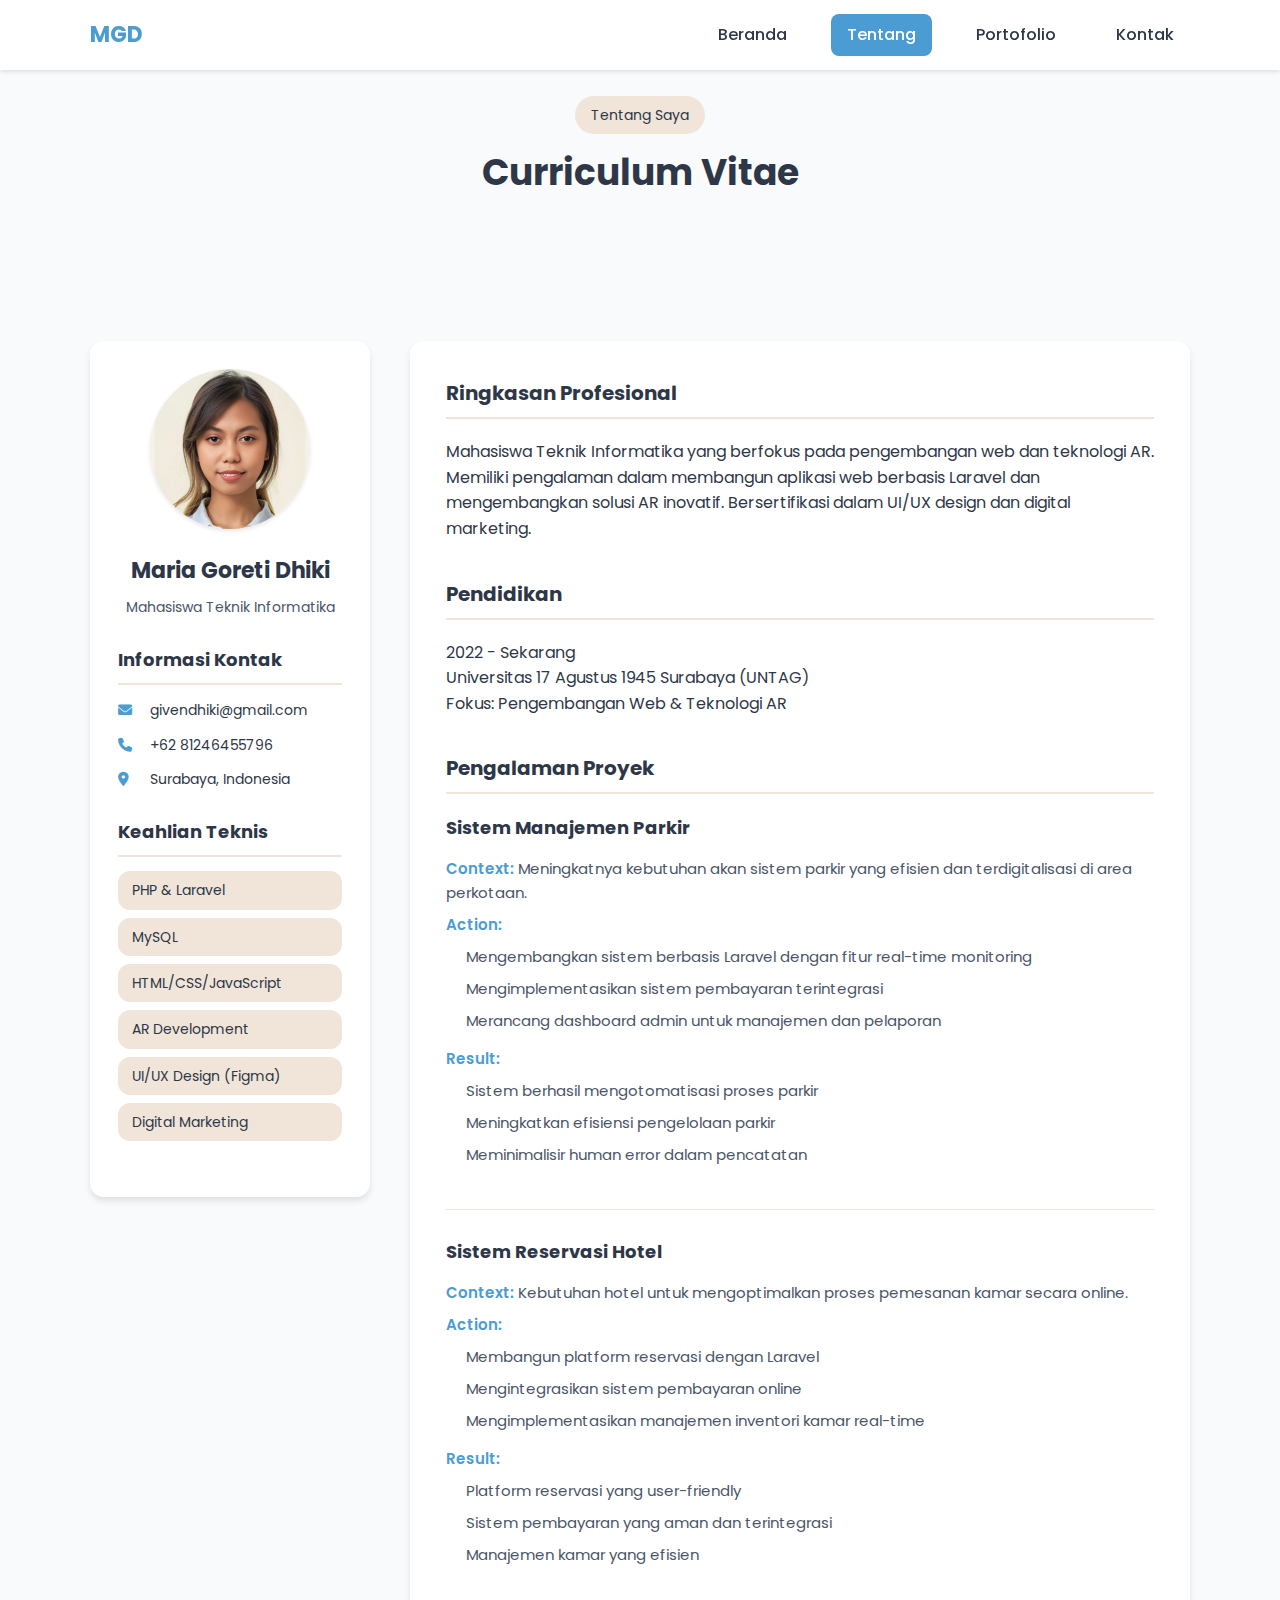
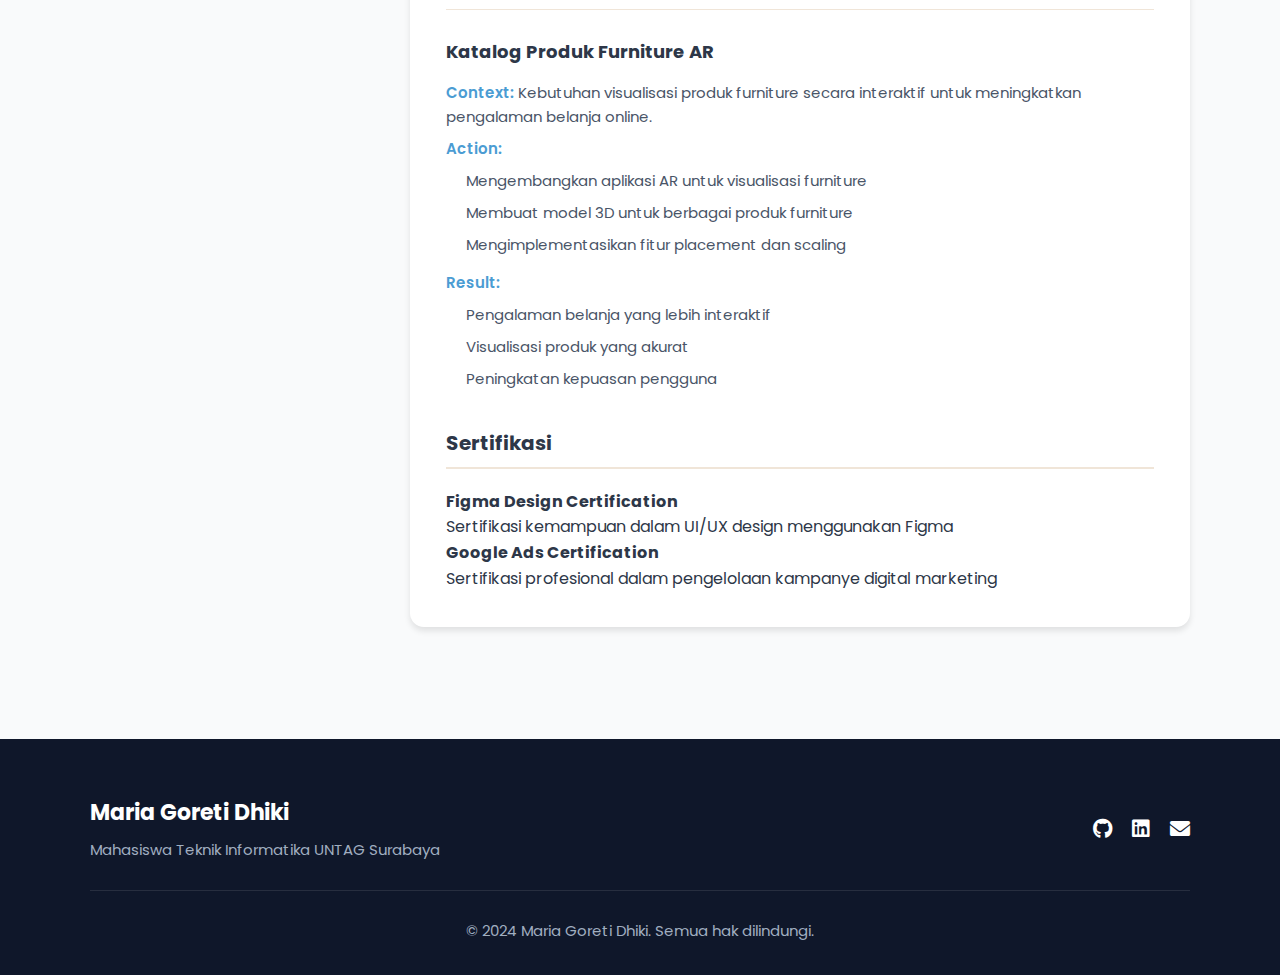
==== about.html @ b485cf66 "Initial commit" ====
<!DOCTYPE html>
<html lang="id">
<head>
    <meta charset="UTF-8">
    <meta name="viewport" content="width=device-width, initial-scale=1.0">
    <title>Tentang Saya | Maria Goreti Dhiki</title>
    <link rel="preconnect" href="https://fonts.googleapis.com">
    <link rel="preconnect" href="https://fonts.gstatic.com" crossorigin>
    <link href="https://fonts.googleapis.com/css2?family=Playfair+Display:wght@400;500;600;700&family=Poppins:wght@300;400;500;600;700&display=swap" rel="stylesheet">
    <link rel="stylesheet" href="https://cdnjs.cloudflare.com/ajax/libs/font-awesome/6.0.0-beta3/css/all.min.css">
    <link rel="stylesheet" href="styles/about.css">
</head>
<body>
    <nav class="navbar">
        <div class="container">
            <a href="index.html" class="logo">MGD</a>
            <div class="nav-links">
                <a href="index.html">Beranda</a>
                <a href="about.html" class="active">Tentang</a>
                <a href="portfolio.html">Portofolio</a>
                <a href="contact.html">Kontak</a>
            </div>
            <button class="mobile-menu-btn" aria-label="Toggle menu">
                <i class="fas fa-bars"></i>
            </button>
        </div>
    </nav>

    <section class="about-hero">
        <div class="container">
            <div class="section-header">
                <span class="section-badge">Tentang Saya</span>
                <h1>Curriculum Vitae</h1>
            </div>
        </div>
    </section>

    <section class="cv-section">
        <div class="container">
            <div class="cv-grid">
                <div class="cv-sidebar">
                    <div class="profile-section">
                        <img src="img/profile.jpg" alt="Maria Goreti Dhiki" class="cv-profile-img">
                        <h2>Maria Goreti Dhiki</h2>
                        <p class="designation">Mahasiswa Teknik Informatika</p>
                    </div>

                    <div class="contact-info">
                        <h3>Informasi Kontak</h3>
                        <ul>
                            <li><i class="fas fa-envelope"></i> givendhiki@gmail.com</li>
                            <li><i class="fas fa-phone"></i> +62 81246455796</li>
                            <li><i class="fas fa-map-marker-alt"></i> Surabaya, Indonesia</li>
                        </ul>
                    </div>

                    <div class="skills-section">
                        <h3>Keahlian Teknis</h3>
                        <ul>
                            <li>PHP & Laravel</li>
                            <li>MySQL</li>
                            <li>HTML/CSS/JavaScript</li>
                            <li>AR Development</li>
                            <li>UI/UX Design (Figma)</li>
                            <li>Digital Marketing</li>
                        </ul>
                    </div>
                </div>

                <div class="cv-main">
                    <div class="cv-section">
                        <h3>Ringkasan Profesional</h3>
                        <p>Mahasiswa Teknik Informatika yang berfokus pada pengembangan web dan teknologi AR. Memiliki pengalaman dalam membangun aplikasi web berbasis Laravel dan mengembangkan solusi AR inovatif. Bersertifikasi dalam UI/UX design dan digital marketing.</p>
                    </div>

                    <div class="cv-section">
                        <h3>Pendidikan</h3>
                        <div class="timeline-item">
                            <div class="timeline-date">2022 - Sekarang</div>
                            <div class="timeline-content">
                                <p>Universitas 17 Agustus 1945 Surabaya (UNTAG)</p>
                                <p>Fokus: Pengembangan Web & Teknologi AR</p>
                            </div>
                        </div>
                    </div>

                    <div class="cv-section">
                        <h3>Pengalaman Proyek</h3>
                        
                        <div class="project-experience">
                            <h4>Sistem Manajemen Parkir</h4>
                            <ul>
                                <li><strong>Context:</strong> Meningkatnya kebutuhan akan sistem parkir yang efisien dan terdigitalisasi di area perkotaan.</li>
                                <li><strong>Action:</strong> 
                                    <ul>
                                        <li>Mengembangkan sistem berbasis Laravel dengan fitur real-time monitoring</li>
                                        <li>Mengimplementasikan sistem pembayaran terintegrasi</li>
                                        <li>Merancang dashboard admin untuk manajemen dan pelaporan</li>
                                    </ul>
                                </li>
                                <li><strong>Result:</strong> 
                                    <ul>
                                        <li>Sistem berhasil mengotomatisasi proses parkir</li>
                                        <li>Meningkatkan efisiensi pengelolaan parkir</li>
                                        <li>Meminimalisir human error dalam pencatatan</li>
                                    </ul>
                                </li>
                            </ul>
                        </div>

                        <div class="project-experience">
                            <h4>Sistem Reservasi Hotel</h4>
                            <ul>
                                <li><strong>Context:</strong> Kebutuhan hotel untuk mengoptimalkan proses pemesanan kamar secara online.</li>
                                <li><strong>Action:</strong>
                                    <ul>
                                        <li>Membangun platform reservasi dengan Laravel</li>
                                        <li>Mengintegrasikan sistem pembayaran online</li>
                                        <li>Mengimplementasikan manajemen inventori kamar real-time</li>
                                    </ul>
                                </li>
                                <li><strong>Result:</strong>
                                    <ul>
                                        <li>Platform reservasi yang user-friendly</li>
                                        <li>Sistem pembayaran yang aman dan terintegrasi</li>
                                        <li>Manajemen kamar yang efisien</li>
                                    </ul>
                                </li>
                            </ul>
                        </div>

                        <div class="project-experience">
                            <h4>Katalog Produk Furniture AR</h4>
                            <ul>
                                <li><strong>Context:</strong> Kebutuhan visualisasi produk furniture secara interaktif untuk meningkatkan pengalaman belanja online.</li>
                                <li><strong>Action:</strong>
                                    <ul>
                                        <li>Mengembangkan aplikasi AR untuk visualisasi furniture</li>
                                        <li>Membuat model 3D untuk berbagai produk furniture</li>
                                        <li>Mengimplementasikan fitur placement dan scaling</li>
                                    </ul>
                                </li>
                                <li><strong>Result:</strong>
                                    <ul>
                                        <li>Pengalaman belanja yang lebih interaktif</li>
                                        <li>Visualisasi produk yang akurat</li>
                                        <li>Peningkatan kepuasan pengguna</li>
                                    </ul>
                                </li>
                            </ul>
                        </div>
                    </div>

                    <div class="cv-section">
                        <h3>Sertifikasi</h3>
                        <div class="certification-item">
                            <h4>Figma Design Certification</h4>
                            <p>Sertifikasi kemampuan dalam UI/UX design menggunakan Figma</p>
                        </div>
                        <div class="certification-item">
                            <h4>Google Ads Certification</h4>
                            <p>Sertifikasi profesional dalam pengelolaan kampanye digital marketing</p>
                        </div>
                    </div>
                </div>
            </div>
        </div>
    </section>

    <footer class="footer">
        <div class="container">
            <div class="footer-content">
                <div class="footer-brand">
                    <h3>Maria Goreti Dhiki</h3>
                    <p>Mahasiswa Teknik Informatika UNTAG Surabaya</p>
                </div>
                <div class="footer-social">
                    <a href="#" class="social-link" title="GitHub">
                        <i class="fab fa-github"></i>
                    </a>
                    <a href="#" class="social-link" title="LinkedIn">
                        <i class="fab fa-linkedin"></i>
                    </a>
                    <a href="#" class="social-link" title="Email">
                        <i class="fas fa-envelope"></i>
                    </a>
                </div>
            </div>
            <div class="footer-bottom">
                <p>&copy; 2024 Maria Goreti Dhiki. Semua hak dilindungi.</p>
            </div>
        </div>
    </footer>

    <script src="js/script.js"></script>
</body>
</html>
---- styles/about.css ----
/* Base styles inheritance */
:root {
    --primary-color: #4B9CD3;
    --primary-dark: #2C6B94;
    --secondary-color: #F0E5D8;
    --accent-color: #F4A261;
    --background-light: #F9FAFB;
    --background-dark: #0F172A;
    --text-primary: #2D3748;
    --text-secondary: #4A5568;
    --text-light: #A0AEC0;
    --shadow-sm: 0 2px 4px rgba(0, 0, 0, 0.1);
    --shadow-md: 0 4px 6px rgba(0, 0, 0, 0.1);
    --shadow-lg: 0 8px 12px rgba(0, 0, 0, 0.1);
}

/* Reset and Base Styles */
* {
    margin: 0;
    padding: 0;
    box-sizing: border-box;
}

body {
    font-family: 'Poppins', sans-serif;
    line-height: 1.6;
    color: var(--text-primary);
    background-color: var(--background-light);
}

.container {
    max-width: 1140px;
    margin: 0 auto;
    padding: 0 1.25rem;
}

/* Navigation Bar */
.navbar {
    background: rgba(255, 255, 255, 0.95);
    backdrop-filter: blur(8px);
    box-shadow: var(--shadow-sm);
    position: fixed;
    width: 100%;
    top: 0;
    z-index: 1000;
    padding: 0.875rem 0;
}

.navbar .container {
    display: flex;
    justify-content: space-between;
    align-items: center;
}

.logo {
    font-size: 1.375rem;
    font-weight: 700;
    color: var(--primary-color);
    text-decoration: none;
    transition: all 0.3s ease;
}

.logo:hover {
    color: var(--primary-dark);
}

.nav-links {
    display: flex;
    gap: 1.75rem;
}

.nav-links a {
    color: var(--text-primary);
    text-decoration: none;
    font-weight: 500;
    padding: 0.5rem 1rem;
    border-radius: 0.5rem;
    transition: all 0.3s ease;
}

.nav-links a:hover,
.nav-links a.active {
    background: var(--primary-color);
    color: white;
}

/* About Hero Section */
.about-hero {
    padding: 6rem 0 3rem;
    background: var(--background-light);
    text-align: center;
}

.section-header {
    margin-bottom: 2.5rem;
}

.section-badge {
    display: inline-block;
    padding: 0.5rem 1rem;
    background: var(--secondary-color);
    color: var(--text-primary);
    border-radius: 2rem;
    font-size: 0.875rem;
    margin-bottom: 1rem;
}

.section-header h1 {
    font-size: 2.25rem;
    color: var(--text-primary);
    font-weight: 700;
    line-height: 1.3;
}

/* CV Section */
.cv-section {
    padding: 3.5rem 0;
}

.cv-grid {
    display: grid;
    grid-template-columns: 280px 1fr;
    gap: 2.5rem;
}

/* Sidebar Styles */
.cv-sidebar {
    background: white;
    border-radius: 0.875rem;
    padding: 1.75rem;
    box-shadow: var(--shadow-md);
    height: fit-content;
}

.profile-section {
    text-align: center;
    margin-bottom: 1.75rem;
}

.cv-profile-img {
    width: 160px;
    height: 160px;
    border-radius: 50%;
    margin-bottom: 1rem;
    object-fit: cover;
    box-shadow: var(--shadow-sm);
}

.profile-section h2 {
    font-size: 1.375rem;
    margin-bottom: 0.5rem;
}

.designation {
    color: var(--text-secondary);
    font-size: 0.875rem;
}

/* Contact Info and Skills */
.contact-info,
.skills-section {
    margin-bottom: 1.75rem;
}

.contact-info h3,
.skills-section h3 {
    font-size: 1.125rem;
    margin-bottom: 0.875rem;
    padding-bottom: 0.5rem;
    border-bottom: 2px solid var(--secondary-color);
}

.contact-info ul,
.skills-section ul {
    list-style: none;
}

.contact-info li {
    display: flex;
    align-items: center;
    margin-bottom: 0.75rem;
    font-size: 0.875rem;
}

.contact-info i {
    width: 20px;
    margin-right: 0.75rem;
    color: var(--primary-color);
}

.skills-section li {
    background: var(--secondary-color);
    padding: 0.5rem 0.875rem;
    border-radius: 0.75rem;
    margin-bottom: 0.5rem;
    font-size: 0.875rem;
}

/* Main Content */
.cv-main {
    background: white;
    border-radius: 0.875rem;
    padding: 2.25rem;
    box-shadow: var(--shadow-md);
}

.cv-main .cv-section {
    padding: 0;
    margin-bottom: 2.25rem;
}

.cv-main .cv-section:last-child {
    margin-bottom: 0;
}

.cv-main h3 {
    font-size: 1.25rem;
    margin-bottom: 1.25rem;
    padding-bottom: 0.5rem;
    border-bottom: 2px solid var(--secondary-color);
}

/* Project Experience */
.project-experience {
    margin-bottom: 1.75rem;
    padding-bottom: 1.75rem;
    border-bottom: 1px solid var(--secondary-color);
}

.project-experience:last-child {
    border-bottom: none;
    padding-bottom: 0;
    margin-bottom: 0;
}

.project-experience h4 {
    color: var(--text-primary);
    margin-bottom: 0.875rem;
    font-size: 1.125rem;
}

.project-experience ul {
    list-style: none;
    margin-bottom: 0.875rem;
}

.project-experience ul ul {
    margin-left: 1.25rem;
    margin-top: 0.5rem;
}

.project-experience li {
    margin-bottom: 0.5rem;
    color: var(--text-secondary);
    font-size: 0.9375rem;
}

.project-experience strong {
    color: var(--primary-color);
    font-weight: 600;
}

/* Footer */
.footer {
    background: var(--background-dark);
    color: white;
    padding: 3.5rem 0 2rem;
    margin-top: 3.5rem;
}

.footer-content {
    display: flex;
    justify-content: space-between;
    align-items: center;
    margin-bottom: 1.75rem;
}

.footer-brand h3 {
    font-size: 1.375rem;
    margin-bottom: 0.5rem;
}

.footer-brand p {
    color: var(--text-light);
    font-size: 0.9375rem;
}

.footer-social {
    display: flex;
    gap: 1.25rem;
}

.social-link {
    color: white;
    font-size: 1.25rem;
    transition: all 0.3s ease;
}

.social-link:hover {
    color: var(--primary-color);
}

.footer-bottom {
    text-align: center;
    padding-top: 1.75rem;
    border-top: 1px solid rgba(255, 255, 255, 0.1);
    color: var(--text-light);
    font-size: 0.9375rem;
}

/* Mobile Menu */
.mobile-menu-btn {
    display: none;
    background: none;
    border: none;
    color: var(--text-primary);
    font-size: 1.5rem;
    cursor: pointer;
}

/* Responsive Design */
@media (max-width: 1024px) {
    .container {
        max-width: 960px;
    }
    
    .cv-grid {
        grid-template-columns: 260px 1fr;
        gap: 2rem;
    }
}

@media (max-width: 968px) {
    .container {
        max-width: 720px;
    }
    
    .cv-grid {
        grid-template-columns: 1fr;
    }
    
    .cv-sidebar {
        max-width: 480px;
        margin: 0 auto;
    }

    .footer-content {
        flex-direction: column;
        text-align: center;
        gap: 1.25rem;
    }
}

@media (max-width: 768px) {
    .container {
        max-width: 540px;
    }
    
    .nav-links {
        display: none;
    }

    .mobile-menu-btn {
        display: block;
    }

    .section-header h1 {
        font-size: 2rem;
    }

    .cv-main,
    .cv-sidebar {
        padding: 1.5rem;
    }

    .cv-section {
        padding: 2.5rem 0;
    }
}

@media (max-width: 480px) {
    .container {
        padding: 0 1rem;
    }

    .about-hero {
        padding: 5rem 0 2.5rem;
    }

    .section-header h1 {
        font-size: 1.75rem;
    }

    .cv-section {
        padding: 2rem 0;
    }

    .cv-profile-img {
        width: 140px;
        height: 140px;
    }

    .cv-main,
    .cv-sidebar {
        padding: 1.25rem;
    }

    .project-experience h4 {
        font-size: 1rem;
    }

    .footer {
        padding: 2.5rem 0 1.5rem;
        margin-top: 2.5rem;
    }

    .footer-social {
        gap: 1rem;
    }
}

/* Accessibility Improvements */
.btn:focus,
.nav-links a:focus,
.social-link:focus {
    outline: 2px solid var(--primary-color);
    outline-offset: 2px;
}

/* Print Styles */
@media print {
    .navbar,
    .footer {
        display: none;
    }

    .container {
        max-width: none;
        padding: 0;
    }

    .cv-grid {
        grid-template-columns: 1fr;
        gap: 1.5rem;
    }

    .cv-main,
    .cv-sidebar {
        box-shadow: none;
    }
}
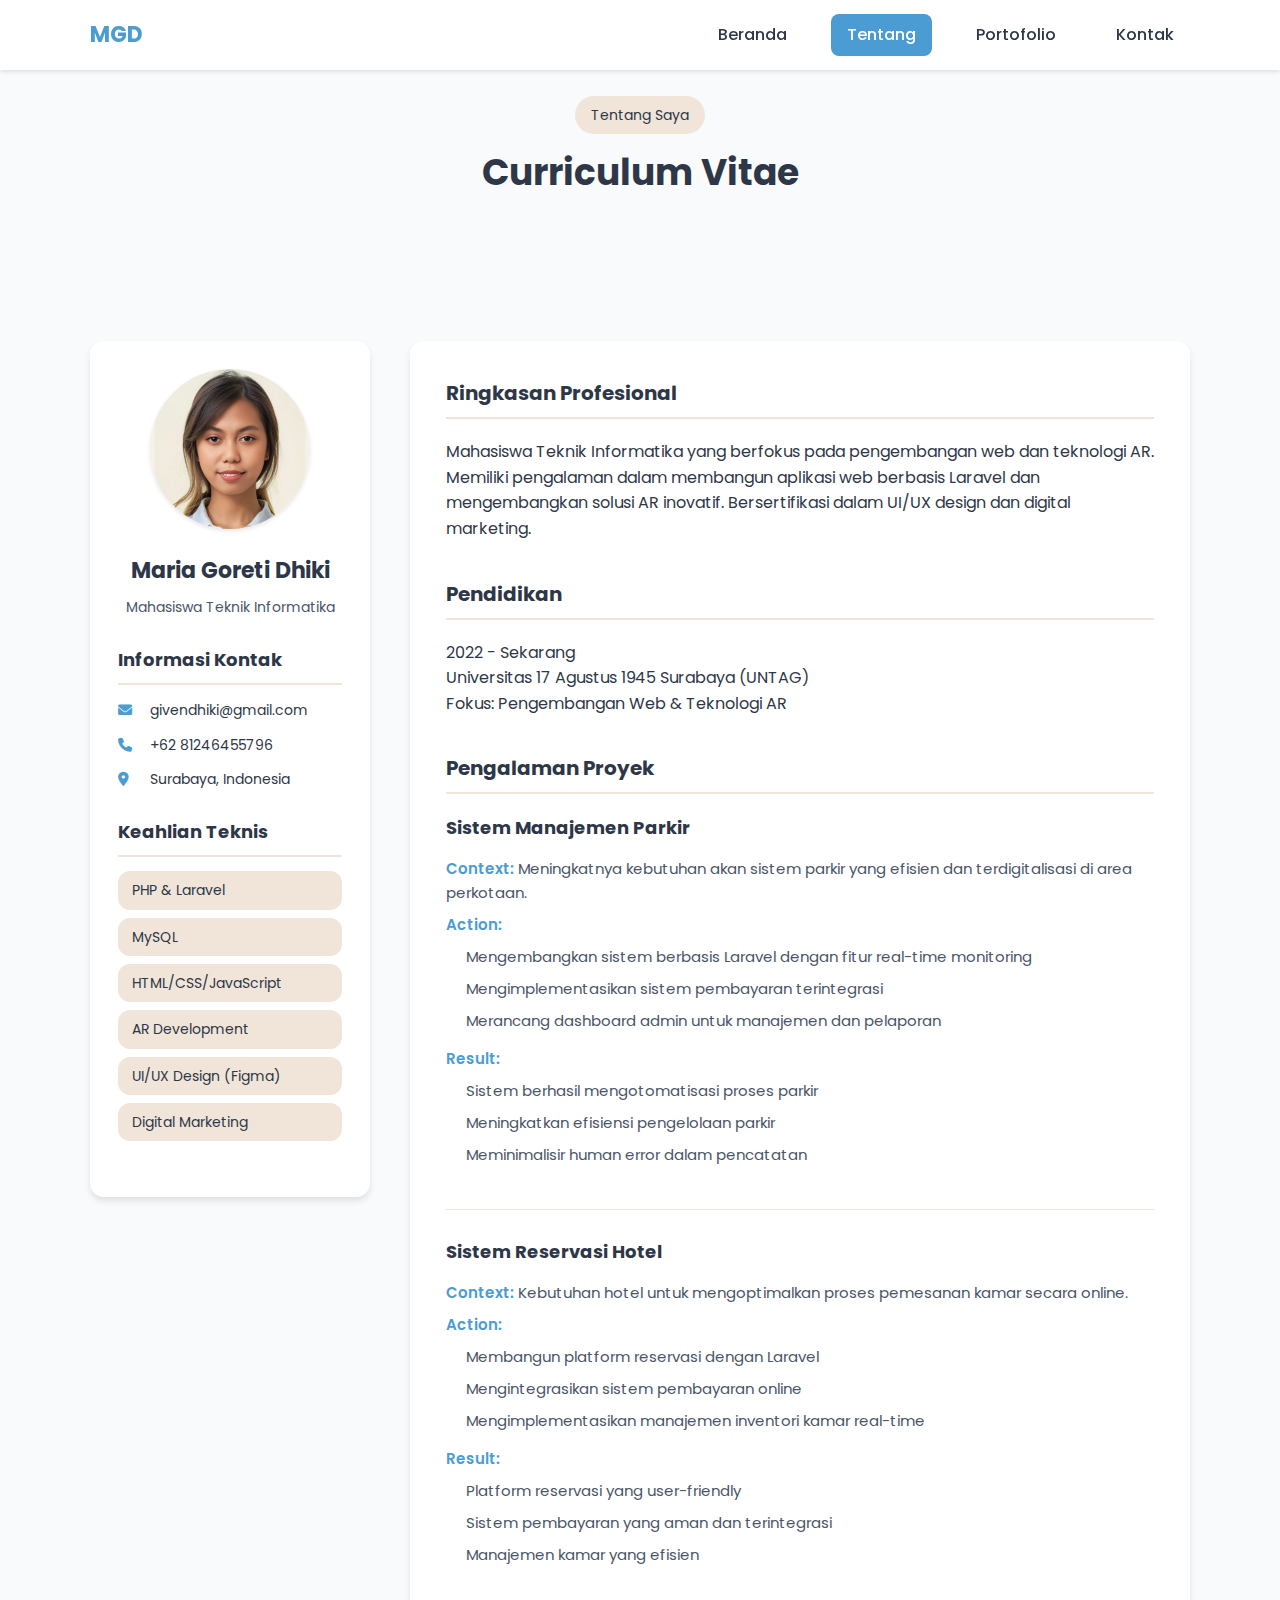
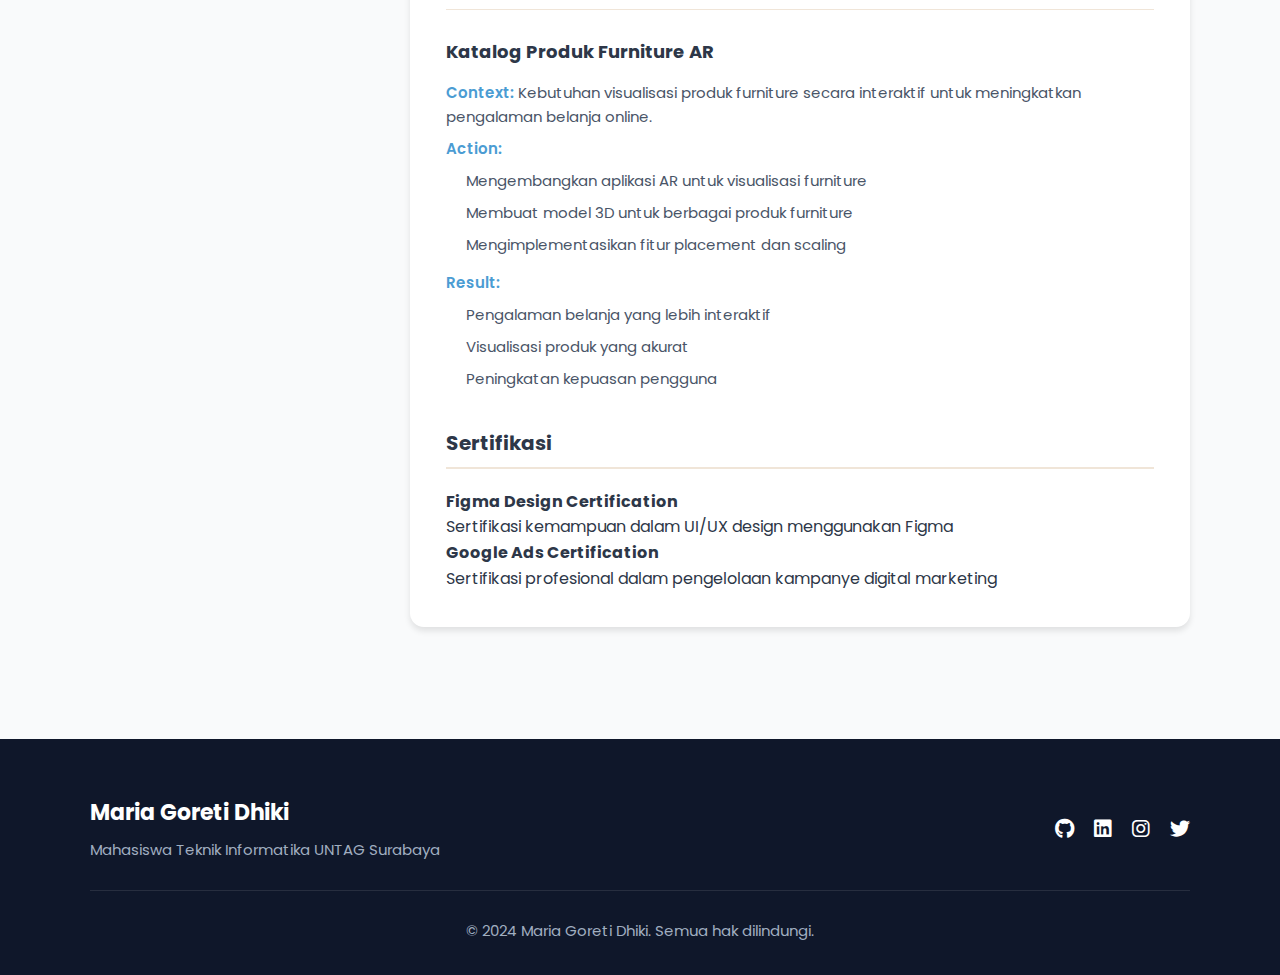
==== commit 3378d498: "first commit" ====
--- a/about.html
+++ b/about.html
@@ -175,14 +175,17 @@
                     <p>Mahasiswa Teknik Informatika UNTAG Surabaya</p>
                 </div>
                 <div class="footer-social">
-                    <a href="#" class="social-link" title="GitHub">
+                    <a href="https://github.com/gdhiki12" class="social-link" title="GitHub" target="_blank">
                         <i class="fab fa-github"></i>
                     </a>
                     <a href="#" class="social-link" title="LinkedIn">
                         <i class="fab fa-linkedin"></i>
                     </a>
-                    <a href="#" class="social-link" title="Email">
-                        <i class="fas fa-envelope"></i>
+                    <a href="https://www.instagram.com/givendhiki/" class="social-link" title="Instagram" target="_blank">
+                        <i class="fab fa-instagram"></i>
+                    </a>
+                    <a href="https://x.com/dhiki_given" class="social-link" title="Twitter" target="_blank">
+                        <i class="fab fa-twitter"></i>
                     </a>
                 </div>
             </div>
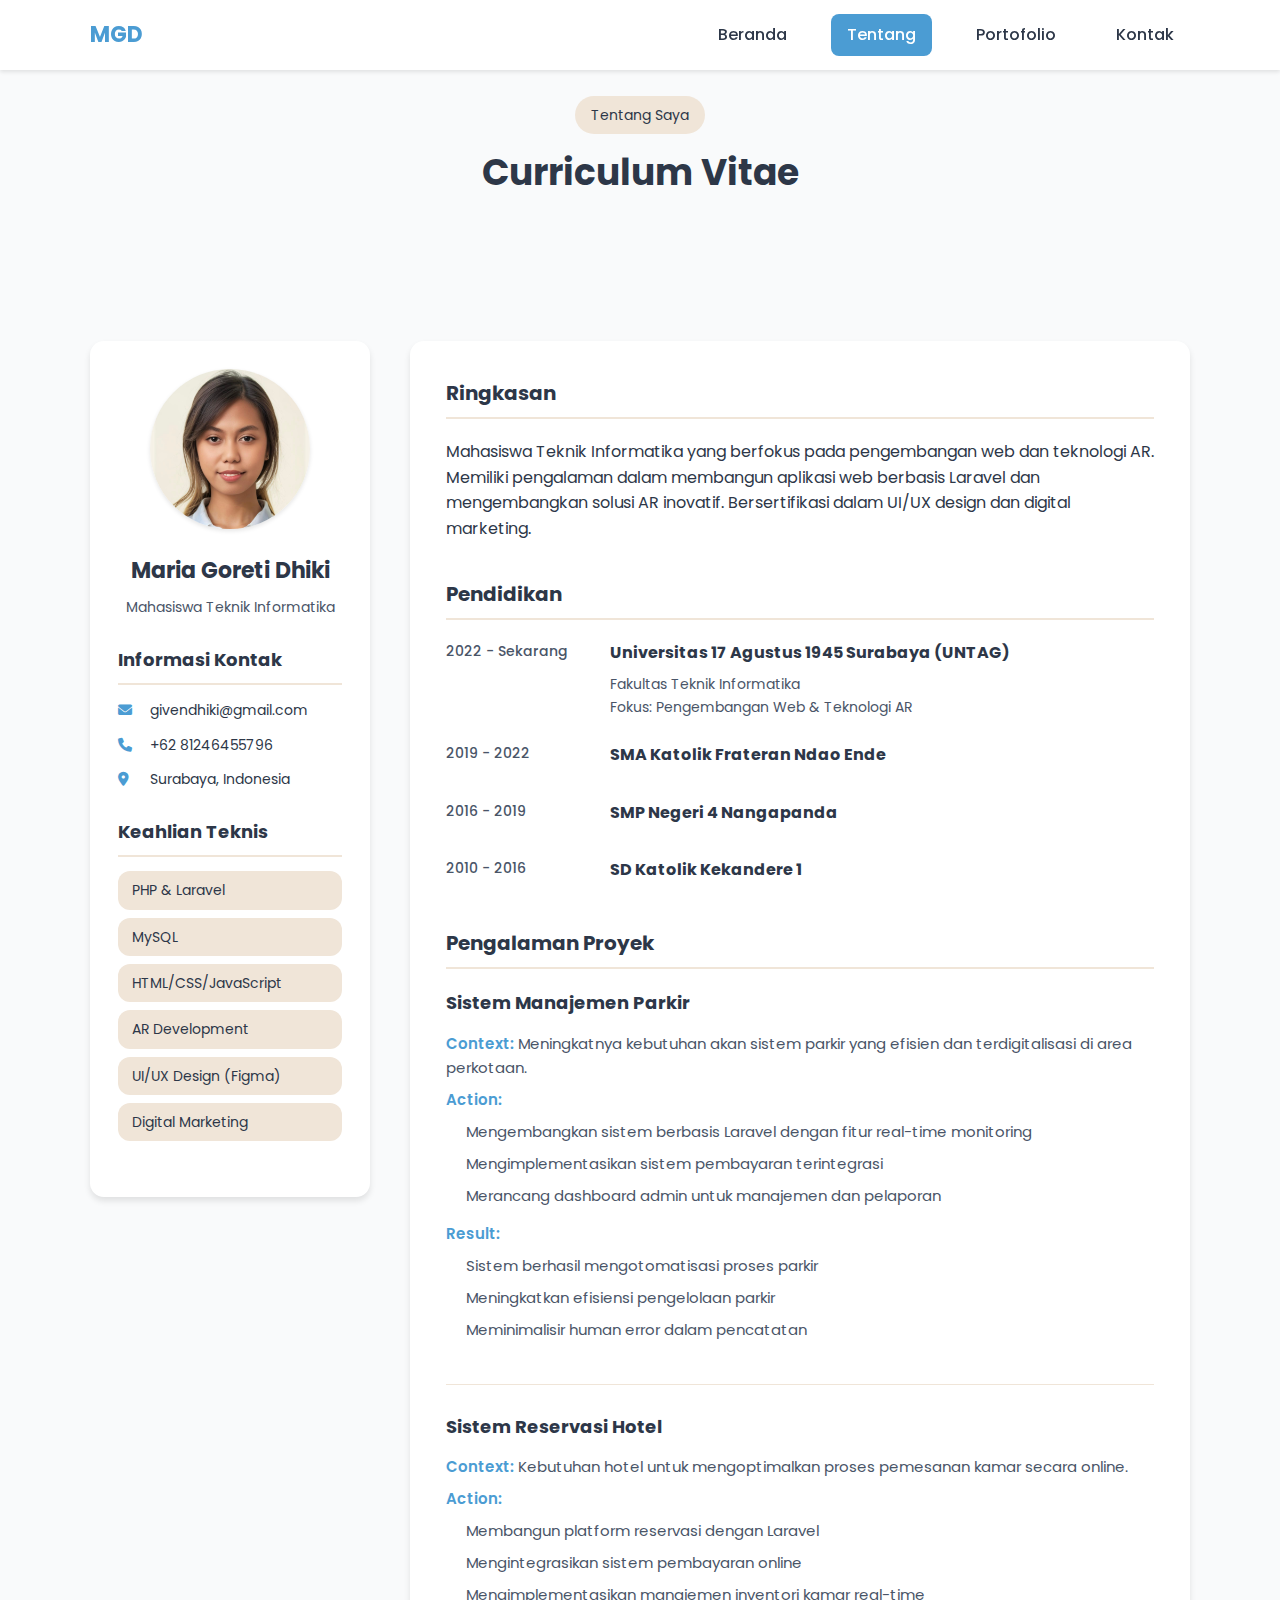
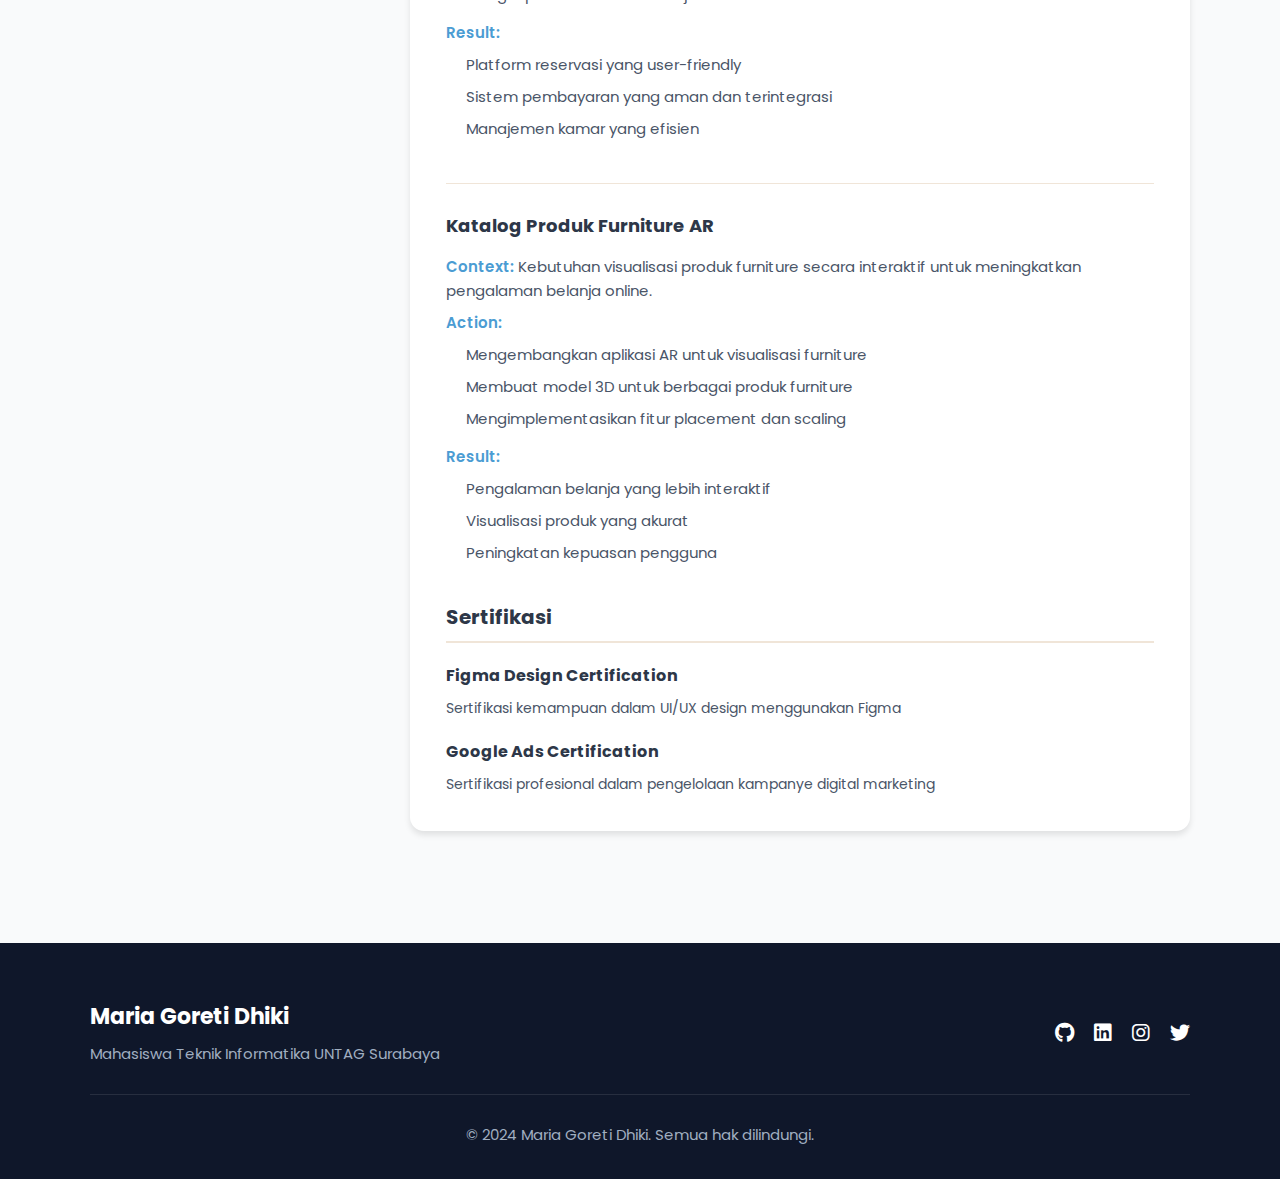
==== commit 22ee7d7b: "Memperbarui halaman About dan memperbaiki style pada about.css dan home.css" ====
--- a/about.html
+++ b/about.html
@@ -11,6 +11,7 @@
     <link rel="stylesheet" href="styles/about.css">
 </head>
 <body>
+    <!-- Navigation -->
     <nav class="navbar">
         <div class="container">
             <a href="index.html" class="logo">MGD</a>
@@ -26,6 +27,7 @@
         </div>
     </nav>
 
+    <!-- Hero Section -->
     <section class="about-hero">
         <div class="container">
             <div class="section-header">
@@ -35,9 +37,11 @@
         </div>
     </section>
 
+    <!-- CV Section -->
     <section class="cv-section">
         <div class="container">
             <div class="cv-grid">
+                <!-- Sidebar -->
                 <div class="cv-sidebar">
                     <div class="profile-section">
                         <img src="img/profile.jpg" alt="Maria Goreti Dhiki" class="cv-profile-img">
@@ -67,9 +71,10 @@
                     </div>
                 </div>
 
+                <!-- Main Content -->
                 <div class="cv-main">
                     <div class="cv-section">
-                        <h3>Ringkasan Profesional</h3>
+                        <h3>Ringkasan</h3>
                         <p>Mahasiswa Teknik Informatika yang berfokus pada pengembangan web dan teknologi AR. Memiliki pengalaman dalam membangun aplikasi web berbasis Laravel dan mengembangkan solusi AR inovatif. Bersertifikasi dalam UI/UX design dan digital marketing.</p>
                     </div>
 
@@ -78,15 +83,33 @@
                         <div class="timeline-item">
                             <div class="timeline-date">2022 - Sekarang</div>
                             <div class="timeline-content">
-                                <p>Universitas 17 Agustus 1945 Surabaya (UNTAG)</p>
+                                <h4>Universitas 17 Agustus 1945 Surabaya (UNTAG)</h4>
+                                <p>Fakultas Teknik Informatika</p>
                                 <p>Fokus: Pengembangan Web & Teknologi AR</p>
                             </div>
                         </div>
+                        <div class="timeline-item">
+                            <div class="timeline-date">2019 - 2022</div>
+                            <div class="timeline-content">
+                                <h4>SMA Katolik Frateran Ndao Ende</h4>
+                            </div>
+                        </div>
+                        <div class="timeline-item">
+                            <div class="timeline-date">2016 - 2019</div>
+                            <div class="timeline-content">
+                                <h4>SMP Negeri 4 Nangapanda</h4>
+                            </div>
+                        </div>
+                        <div class="timeline-item">
+                            <div class="timeline-date">2010 - 2016</div>
+                            <div class="timeline-content">
+                                <h4>SD Katolik Kekandere 1</h4>
+                            </div>
+                        </div>
                     </div>
 
                     <div class="cv-section">
                         <h3>Pengalaman Proyek</h3>
-                        
                         <div class="project-experience">
                             <h4>Sistem Manajemen Parkir</h4>
                             <ul>
@@ -167,6 +190,7 @@
         </div>
     </section>
 
+    <!-- Footer -->
     <footer class="footer">
         <div class="container">
             <div class="footer-content">
--- a/styles/about.css
+++ b/styles/about.css
@@ -220,6 +220,35 @@
     border-bottom: 2px solid var(--secondary-color);
 }
 
+/* Timeline Items */
+.timeline-item {
+    display: grid;
+    grid-template-columns: 140px 1fr;
+    gap: 1.5rem;
+    margin-bottom: 1.5rem;
+}
+
+.timeline-item:last-child {
+    margin-bottom: 0;
+}
+
+.timeline-date {
+    color: var(--text-secondary);
+    font-size: 0.875rem;
+    font-weight: 500;
+}
+
+.timeline-content h4 {
+    color: var(--text-primary);
+    font-size: 1rem;
+    margin-bottom: 0.5rem;
+}
+
+.timeline-content p {
+    color: var(--text-secondary);
+    font-size: 0.875rem;
+}
+
 /* Project Experience */
 .project-experience {
     margin-bottom: 1.75rem;
@@ -258,6 +287,26 @@
 .project-experience strong {
     color: var(--primary-color);
     font-weight: 600;
+}
+
+/* Certification Items */
+.certification-item {
+    margin-bottom: 1.25rem;
+}
+
+.certification-item:last-child {
+    margin-bottom: 0;
+}
+
+.certification-item h4 {
+    color: var(--text-primary);
+    font-size: 1rem;
+    margin-bottom: 0.5rem;
+}
+
+.certification-item p {
+    color: var(--text-secondary);
+    font-size: 0.875rem;
 }
 
 /* Footer */
@@ -373,6 +422,11 @@
         padding: 1.5rem;
     }
 
+    .timeline-item {
+        grid-template-columns: 1fr;
+        gap: 0.5rem;
+    }
+
     .cv-section {
         padding: 2.5rem 0;
     }
